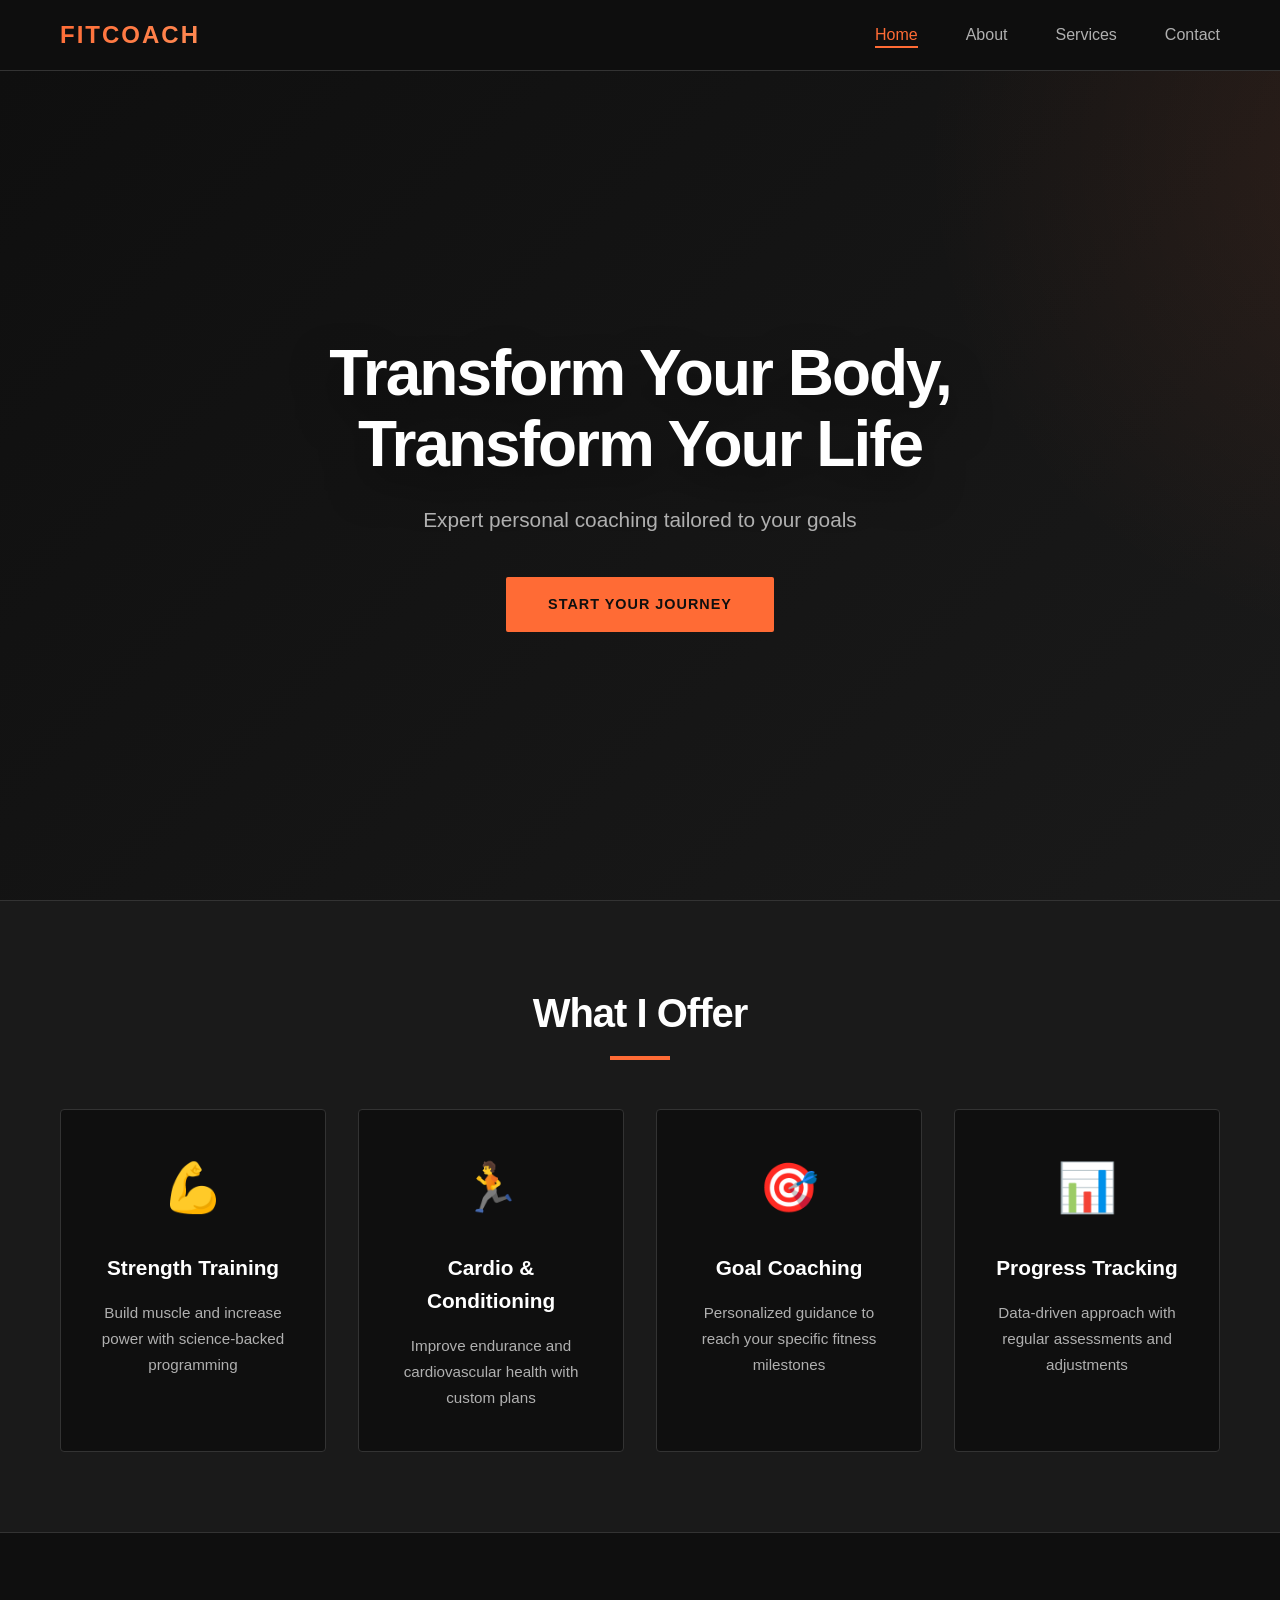
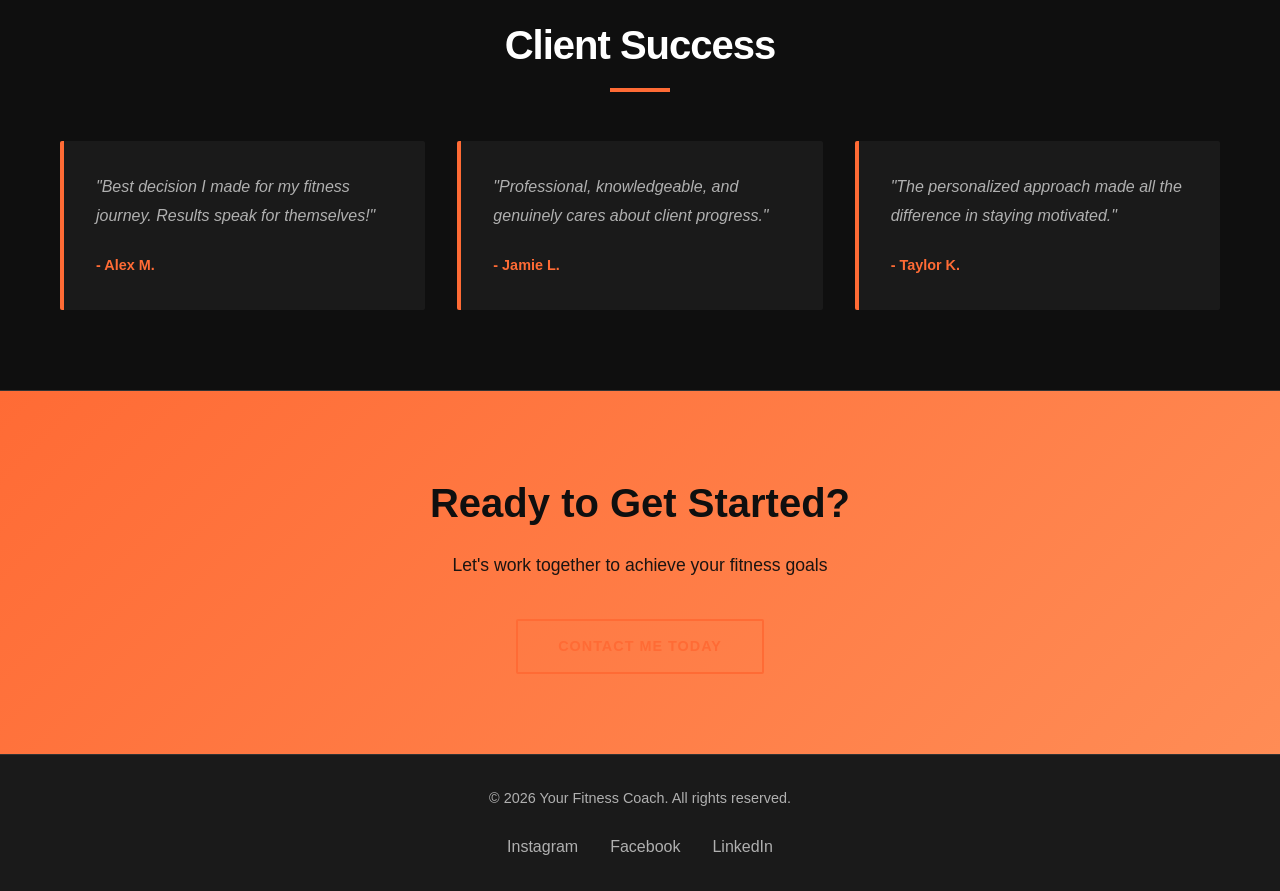
==== index.html @ 295337ff "initial commits for preview" ====
<!DOCTYPE html>
<html lang="en">
<head>
    <meta charset="UTF-8">
    <meta name="viewport" content="width=device-width, initial-scale=1.0">
    <title>Your Fitness Coach - Personal Training & Coaching</title>
    <link rel="stylesheet" href="css/style.css">
</head>
<body>
    <!-- Navigation -->
    <nav class="navbar">
        <div class="container">
            <div class="nav-wrapper">
                <div class="logo">FITCOACH</div>
                <ul class="nav-links">
                    <li><a href="index.html" class="active">Home</a></li>
                    <li><a href="about.html">About</a></li>
                    <li><a href="services.html">Services</a></li>
                    <li><a href="contact.html">Contact</a></li>
                </ul>
                <div class="hamburger">
                    <span></span>
                    <span></span>
                    <span></span>
                </div>
            </div>
        </div>
    </nav>

    <!-- Hero Section -->
    <section class="hero">
        <div class="hero-content">
            <h1 class="hero-title">Transform Your Body,<br>Transform Your Life</h1>
            <p class="hero-subtitle">Expert personal coaching tailored to your goals</p>
            <a href="contact.html" class="cta-button">Start Your Journey</a>
        </div>
        <div class="hero-accent"></div>
    </section>

    <!-- Services Preview -->
    <section class="services-preview">
        <div class="container">
            <h2 class="section-title">What I Offer</h2>
            <div class="services-grid">
                <div class="service-card">
                    <div class="service-icon">💪</div>
                    <h3>Strength Training</h3>
                    <p>Build muscle and increase power with science-backed programming</p>
                </div>
                <div class="service-card">
                    <div class="service-icon">🏃</div>
                    <h3>Cardio & Conditioning</h3>
                    <p>Improve endurance and cardiovascular health with custom plans</p>
                </div>
                <div class="service-card">
                    <div class="service-icon">🎯</div>
                    <h3>Goal Coaching</h3>
                    <p>Personalized guidance to reach your specific fitness milestones</p>
                </div>
                <div class="service-card">
                    <div class="service-icon">📊</div>
                    <h3>Progress Tracking</h3>
                    <p>Data-driven approach with regular assessments and adjustments</p>
                </div>
            </div>
        </div>
    </section>

    <!-- Testimonials Preview -->
    <section class="testimonials">
        <div class="container">
            <h2 class="section-title">Client Success</h2>
            <div class="testimonial-grid">
                <div class="testimonial-card">
                    <p class="testimonial-text">"Best decision I made for my fitness journey. Results speak for themselves!"</p>
                    <p class="testimonial-author">- Alex M.</p>
                </div>
                <div class="testimonial-card">
                    <p class="testimonial-text">"Professional, knowledgeable, and genuinely cares about client progress."</p>
                    <p class="testimonial-author">- Jamie L.</p>
                </div>
                <div class="testimonial-card">
                    <p class="testimonial-text">"The personalized approach made all the difference in staying motivated."</p>
                    <p class="testimonial-author">- Taylor K.</p>
                </div>
            </div>
        </div>
    </section>

    <!-- CTA Section -->
    <section class="cta-section">
        <div class="container">
            <h2>Ready to Get Started?</h2>
            <p>Let's work together to achieve your fitness goals</p>
            <a href="contact.html" class="cta-button cta-button-alt">Contact Me Today</a>
        </div>
    </section>

    <!-- Footer -->
    <footer class="footer">
        <div class="container">
            <p>&copy; 2026 Your Fitness Coach. All rights reserved.</p>
            <div class="social-links">
                <a href="#">Instagram</a>
                <a href="#">Facebook</a>
                <a href="#">LinkedIn</a>
            </div>
        </div>
    </footer>

    <script src="js/main.js"></script>
</body>
</html>
---- css/style.css ----
/* ============================================
   Fitness Coach Website - Main Stylesheet
   ============================================ */

:root {
    --primary-bg: #0f0f0f;
    --secondary-bg: #1a1a1a;
    --accent-color: #ff6b35;
    --accent-light: #ff8c55;
    --text-primary: #ffffff;
    --text-secondary: #b0b0b0;
    --border-color: #333333;
}

* {
    margin: 0;
    padding: 0;
    box-sizing: border-box;
}

html {
    scroll-behavior: smooth;
}

body {
    font-family: 'Segoe UI', Tahoma, Geneva, Verdana, sans-serif;
    background-color: var(--primary-bg);
    color: var(--text-primary);
    line-height: 1.6;
    overflow-x: hidden;
}

.container {
    max-width: 1200px;
    margin: 0 auto;
    padding: 0 20px;
}

/* ============================================
   Navigation
   ============================================ */
.navbar {
    position: fixed;
    top: 0;
    width: 100%;
    background-color: rgba(15, 15, 15, 0.95);
    backdrop-filter: blur(10px);
    z-index: 1000;
    border-bottom: 1px solid var(--border-color);
}

.nav-wrapper {
    display: flex;
    justify-content: space-between;
    align-items: center;
    padding: 1rem 0;
    height: 70px;
}

.logo {
    font-size: 1.5rem;
    font-weight: 900;
    letter-spacing: 2px;
    background: linear-gradient(135deg, var(--accent-color), var(--accent-light));
    -webkit-background-clip: text;
    -webkit-text-fill-color: transparent;
    background-clip: text;
}

.nav-links {
    display: flex;
    list-style: none;
    gap: 3rem;
}

.nav-links a {
    color: var(--text-secondary);
    text-decoration: none;
    font-weight: 500;
    transition: color 0.3s ease, text-shadow 0.3s ease;
    position: relative;
}

.nav-links a:hover,
.nav-links a.active {
    color: var(--accent-color);
}

.nav-links a::after {
    content: '';
    position: absolute;
    bottom: -5px;
    left: 0;
    width: 0;
    height: 2px;
    background-color: var(--accent-color);
    transition: width 0.3s ease;
}

.nav-links a:hover::after,
.nav-links a.active::after {
    width: 100%;
}

.hamburger {
    display: none;
    flex-direction: column;
    cursor: pointer;
    gap: 5px;
}

.hamburger span {
    width: 25px;
    height: 3px;
    background-color: var(--accent-color);
    transition: 0.3s ease;
}

/* ============================================
   Hero Section
   ============================================ */
.hero {
    margin-top: 70px;
    min-height: calc(100vh - 70px);
    display: flex;
    align-items: center;
    justify-content: center;
    position: relative;
    overflow: hidden;
    background: linear-gradient(135deg, var(--primary-bg) 0%, var(--secondary-bg) 100%);
}

.hero::before {
    content: '';
    position: absolute;
    top: -50%;
    right: -50%;
    width: 1000px;
    height: 1000px;
    background: radial-gradient(circle, rgba(255, 107, 53, 0.1) 0%, transparent 70%);
    border-radius: 50%;
    animation: float 20s ease-in-out infinite;
}

@keyframes float {
    0%, 100% { transform: translate(0, 0); }
    50% { transform: translate(30px, -30px); }
}

.hero-content {
    position: relative;
    z-index: 2;
    text-align: center;
    animation: slideUp 0.8s ease-out;
}

@keyframes slideUp {
    from {
        opacity: 0;
        transform: translateY(50px);
    }
    to {
        opacity: 1;
        transform: translateY(0);
    }
}

.hero-title {
    font-size: 4rem;
    font-weight: 900;
    line-height: 1.1;
    margin-bottom: 1.5rem;
    letter-spacing: -2px;
    text-shadow: 0 20px 40px rgba(0, 0, 0, 0.5);
}

.hero-subtitle {
    font-size: 1.3rem;
    color: var(--text-secondary);
    margin-bottom: 2.5rem;
    font-weight: 300;
}

.cta-button {
    display: inline-block;
    padding: 14px 40px;
    background-color: var(--accent-color);
    color: var(--primary-bg);
    text-decoration: none;
    border-radius: 2px;
    font-weight: 700;
    letter-spacing: 1px;
    transition: all 0.3s ease;
    border: 2px solid var(--accent-color);
    cursor: pointer;
    text-transform: uppercase;
    font-size: 0.9rem;
}

.cta-button:hover {
    background-color: transparent;
    color: var(--accent-color);
    transform: translateY(-3px);
    box-shadow: 0 10px 30px rgba(255, 107, 53, 0.3);
}

.cta-button-alt {
    background-color: transparent;
    color: var(--accent-color);
}

.cta-button-alt:hover {
    background-color: var(--accent-color);
    color: var(--primary-bg);
}

/* ============================================
   Sections
   ============================================ */
section {
    padding: 5rem 0;
}

.section-title {
    font-size: 2.5rem;
    font-weight: 900;
    margin-bottom: 4rem;
    text-align: center;
    letter-spacing: -1px;
    position: relative;
}

.section-title::after {
    content: '';
    position: absolute;
    bottom: -15px;
    left: 50%;
    transform: translateX(-50%);
    width: 60px;
    height: 4px;
    background-color: var(--accent-color);
}

/* Services Section */
.services-preview {
    background-color: var(--secondary-bg);
    border-top: 1px solid var(--border-color);
    border-bottom: 1px solid var(--border-color);
}

.services-grid {
    display: grid;
    grid-template-columns: repeat(auto-fit, minmax(250px, 1fr));
    gap: 2rem;
}

.service-card {
    background-color: var(--primary-bg);
    padding: 2.5rem;
    border: 1px solid var(--border-color);
    text-align: center;
    transition: all 0.3s ease;
    border-radius: 4px;
    animation: fadeInUp 0.6s ease-out;
}

@keyframes fadeInUp {
    from {
        opacity: 0;
        transform: translateY(30px);
    }
    to {
        opacity: 1;
        transform: translateY(0);
    }
}

.service-card:hover {
    border-color: var(--accent-color);
    transform: translateY(-10px);
    box-shadow: 0 20px 40px rgba(255, 107, 53, 0.15);
}

.service-icon {
    font-size: 3rem;
    margin-bottom: 1.5rem;
    display: block;
}

.service-card h3 {
    font-size: 1.3rem;
    margin-bottom: 1rem;
    font-weight: 700;
}

.service-card p {
    color: var(--text-secondary);
    font-size: 0.95rem;
    line-height: 1.7;
}

/* Testimonials Section */
.testimonials {
    background-color: var(--primary-bg);
}

.testimonial-grid {
    display: grid;
    grid-template-columns: repeat(auto-fit, minmax(300px, 1fr));
    gap: 2rem;
}

.testimonial-card {
    background-color: var(--secondary-bg);
    padding: 2rem;
    border-left: 4px solid var(--accent-color);
    border-radius: 2px;
    transition: all 0.3s ease;
}

.testimonial-card:hover {
    transform: translateX(10px);
    box-shadow: 0 10px 30px rgba(255, 107, 53, 0.1);
}

.testimonial-text {
    font-size: 1rem;
    margin-bottom: 1.5rem;
    font-style: italic;
    color: var(--text-secondary);
    line-height: 1.8;
}

.testimonial-author {
    font-weight: 700;
    color: var(--accent-color);
    font-size: 0.9rem;
}

/* CTA Section */
.cta-section {
    background: linear-gradient(135deg, var(--accent-color) 0%, var(--accent-light) 100%);
    color: var(--primary-bg);
    text-align: center;
    border-top: 1px solid var(--border-color);
}

.cta-section h2 {
    font-size: 2.5rem;
    margin-bottom: 1rem;
    font-weight: 900;
}

.cta-section p {
    font-size: 1.1rem;
    margin-bottom: 2.5rem;
    opacity: 0.95;
}

/* Footer */
.footer {
    background-color: var(--secondary-bg);
    border-top: 1px solid var(--border-color);
    padding: 2rem 0;
    text-align: center;
}

.footer p {
    color: var(--text-secondary);
    margin-bottom: 1.5rem;
    font-size: 0.9rem;
}

.social-links {
    display: flex;
    justify-content: center;
    gap: 2rem;
}

.social-links a {
    color: var(--text-secondary);
    text-decoration: none;
    transition: color 0.3s ease;
}

.social-links a:hover {
    color: var(--accent-color);
}

/* ============================================
   Responsive Design
   ============================================ */
@media (max-width: 768px) {
    .nav-links {
        display: none;
    }

    .hamburger {
        display: flex;
    }

    .hero-title {
        font-size: 2.5rem;
    }

    .hero-subtitle {
        font-size: 1rem;
    }

    .section-title {
        font-size: 1.8rem;
    }

    section {
        padding: 3rem 0;
    }

    .services-grid,
    .testimonial-grid {
        grid-template-columns: 1fr;
    }
}

@media (max-width: 480px) {
    .nav-links {
        display: none;
    }

    .hero-title {
        font-size: 1.8rem;
    }

    .cta-button {
        padding: 12px 30px;
        font-size: 0.85rem;
    }

    .section-title {
        font-size: 1.5rem;
        margin-bottom: 2.5rem;
    }
}
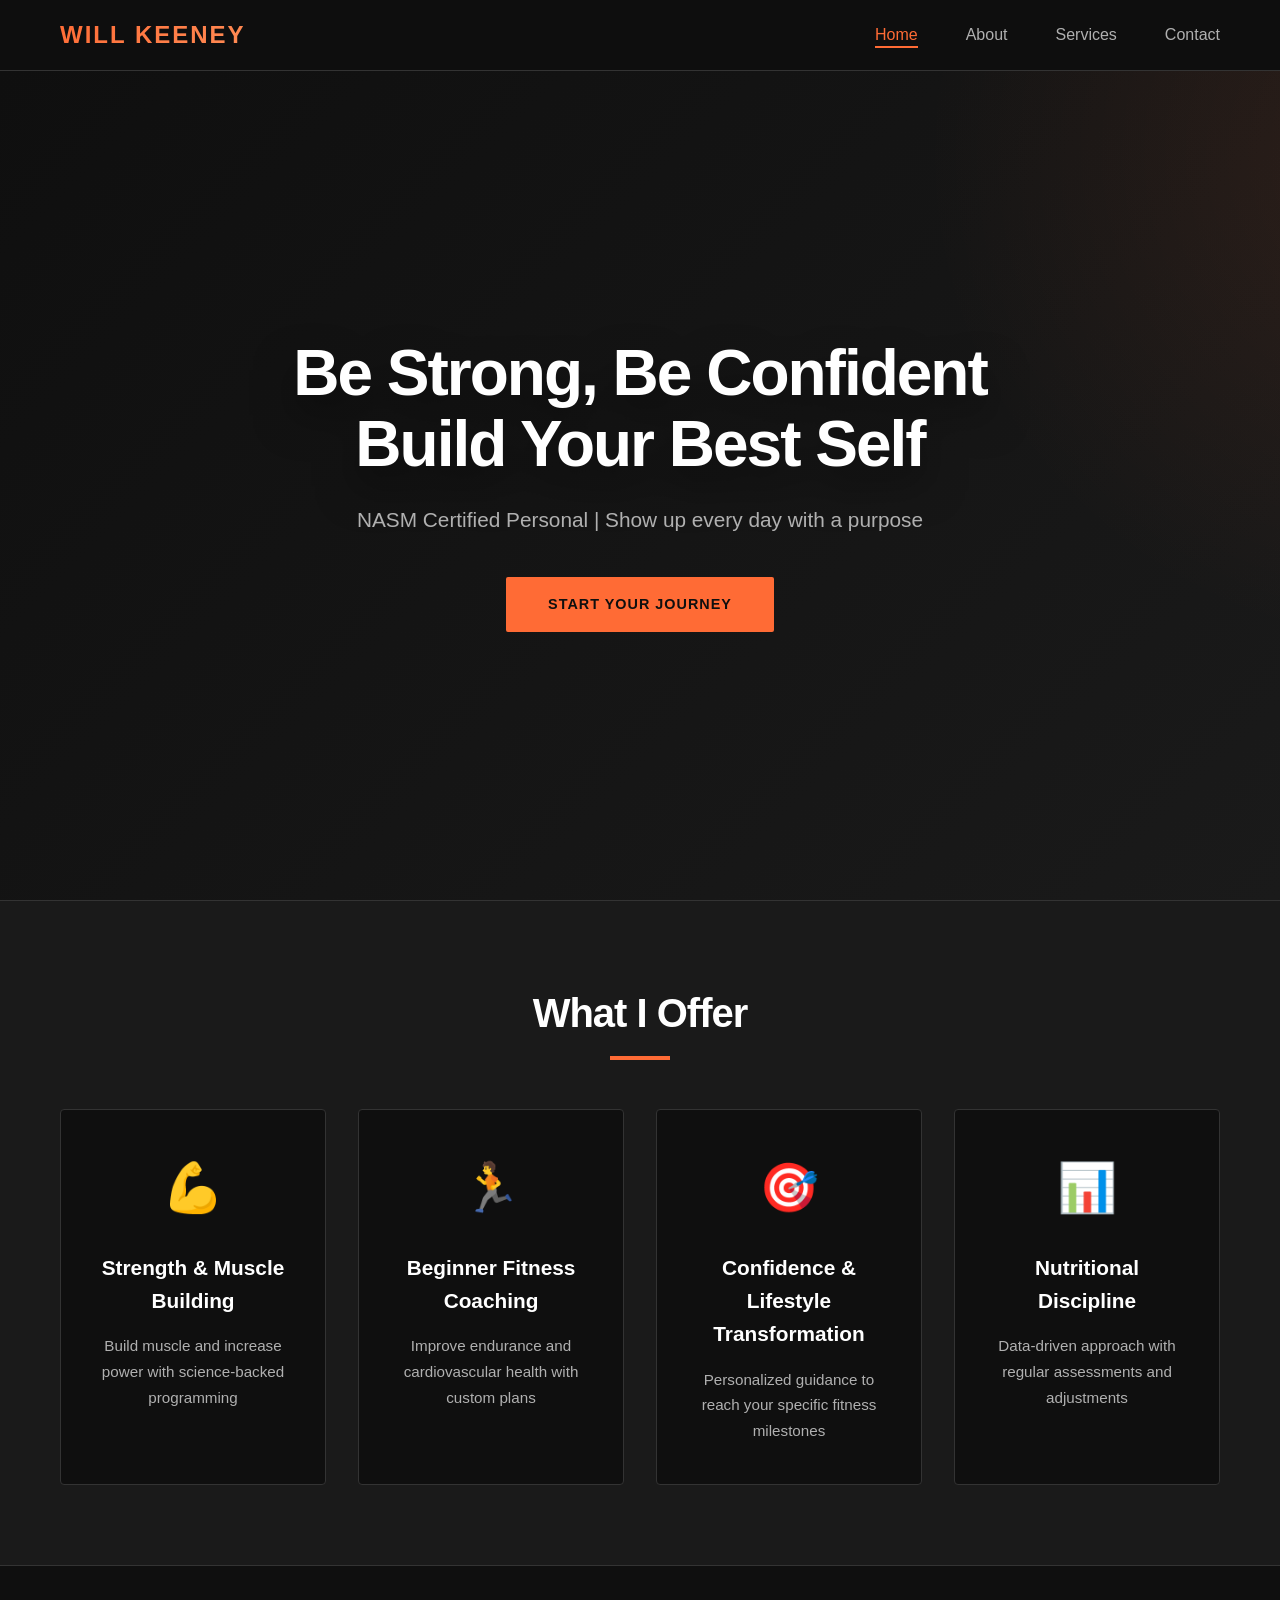
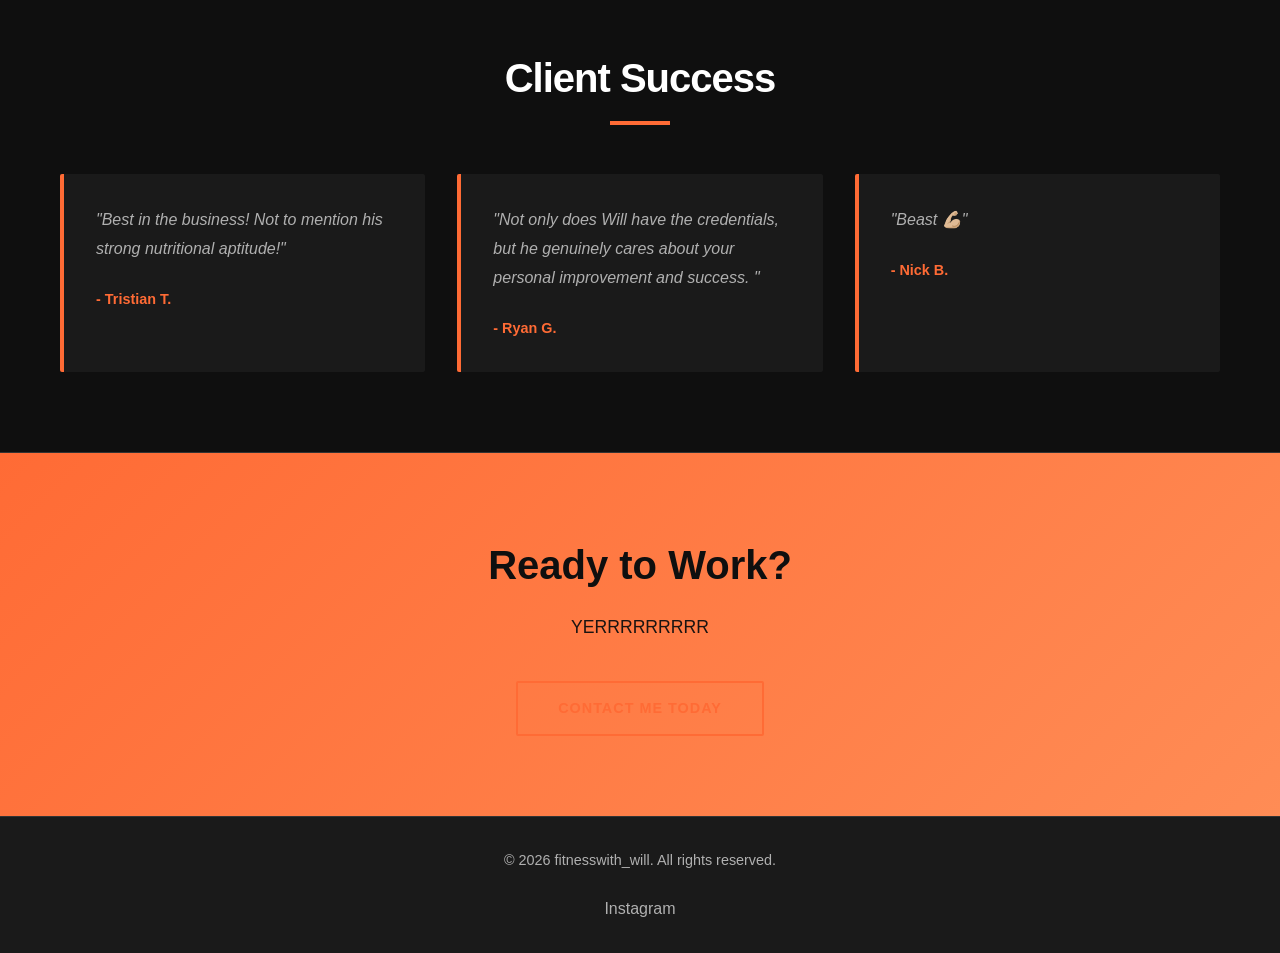
==== commit 74864fa8: "Updating for personalization with Will" ====
--- a/index.html
+++ b/index.html
@@ -3,7 +3,7 @@
 <head>
     <meta charset="UTF-8">
     <meta name="viewport" content="width=device-width, initial-scale=1.0">
-    <title>Your Fitness Coach - Personal Training & Coaching</title>
+    <title>Fitness with Will | Ocean City's Premier Trainer</title>
     <link rel="stylesheet" href="css/style.css">
 </head>
 <body>
@@ -11,7 +11,7 @@
     <nav class="navbar">
         <div class="container">
             <div class="nav-wrapper">
-                <div class="logo">FITCOACH</div>
+                <div class="logo">WILL KEENEY</div>
                 <ul class="nav-links">
                     <li><a href="index.html" class="active">Home</a></li>
                     <li><a href="about.html">About</a></li>
@@ -30,8 +30,8 @@
     <!-- Hero Section -->
     <section class="hero">
         <div class="hero-content">
-            <h1 class="hero-title">Transform Your Body,<br>Transform Your Life</h1>
-            <p class="hero-subtitle">Expert personal coaching tailored to your goals</p>
+            <h1 class="hero-title">Be Strong, Be Confident<br>Build Your Best Self</h1>
+            <p class="hero-subtitle">NASM Certified Personal | Show up every day with a purpose </p>
             <a href="contact.html" class="cta-button">Start Your Journey</a>
         </div>
         <div class="hero-accent"></div>
@@ -44,22 +44,22 @@
             <div class="services-grid">
                 <div class="service-card">
                     <div class="service-icon">💪</div>
-                    <h3>Strength Training</h3>
+                    <h3>Strength & Muscle Building</h3>
                     <p>Build muscle and increase power with science-backed programming</p>
                 </div>
                 <div class="service-card">
                     <div class="service-icon">🏃</div>
-                    <h3>Cardio & Conditioning</h3>
+                    <h3>Beginner Fitness Coaching</h3>
                     <p>Improve endurance and cardiovascular health with custom plans</p>
                 </div>
                 <div class="service-card">
                     <div class="service-icon">🎯</div>
-                    <h3>Goal Coaching</h3>
+                    <h3>Confidence & Lifestyle Transformation</h3>
                     <p>Personalized guidance to reach your specific fitness milestones</p>
                 </div>
                 <div class="service-card">
                     <div class="service-icon">📊</div>
-                    <h3>Progress Tracking</h3>
+                    <h3>Nutritional Discipline</h3>
                     <p>Data-driven approach with regular assessments and adjustments</p>
                 </div>
             </div>
@@ -72,16 +72,16 @@
             <h2 class="section-title">Client Success</h2>
             <div class="testimonial-grid">
                 <div class="testimonial-card">
-                    <p class="testimonial-text">"Best decision I made for my fitness journey. Results speak for themselves!"</p>
-                    <p class="testimonial-author">- Alex M.</p>
+                    <p class="testimonial-text">"Best in the business! Not to mention his strong nutritional aptitude!"</p>
+                    <p class="testimonial-author">- Tristian T.</p>
                 </div>
                 <div class="testimonial-card">
-                    <p class="testimonial-text">"Professional, knowledgeable, and genuinely cares about client progress."</p>
-                    <p class="testimonial-author">- Jamie L.</p>
+                    <p class="testimonial-text">"Not only does Will have the credentials, but he genuinely cares about your personal improvement and success. "</p>
+                    <p class="testimonial-author">- Ryan G.</p>
                 </div>
                 <div class="testimonial-card">
-                    <p class="testimonial-text">"The personalized approach made all the difference in staying motivated."</p>
-                    <p class="testimonial-author">- Taylor K.</p>
+                    <p class="testimonial-text">"Beast 💪🏼"</p>
+                    <p class="testimonial-author">- Nick B.</p>
                 </div>
             </div>
         </div>
@@ -90,8 +90,8 @@
     <!-- CTA Section -->
     <section class="cta-section">
         <div class="container">
-            <h2>Ready to Get Started?</h2>
-            <p>Let's work together to achieve your fitness goals</p>
+            <h2>Ready to Work?</h2>
+            <p>YERRRRRRRRR</p>
             <a href="contact.html" class="cta-button cta-button-alt">Contact Me Today</a>
         </div>
     </section>
@@ -99,11 +99,9 @@
     <!-- Footer -->
     <footer class="footer">
         <div class="container">
-            <p>&copy; 2026 Your Fitness Coach. All rights reserved.</p>
+            <p>&copy; 2026 fitnesswith_will. All rights reserved.</p>
             <div class="social-links">
-                <a href="#">Instagram</a>
-                <a href="#">Facebook</a>
-                <a href="#">LinkedIn</a>
+                <a href="https://www.instagram.com/fitnesswith_will/">Instagram</a>
             </div>
         </div>
     </footer>
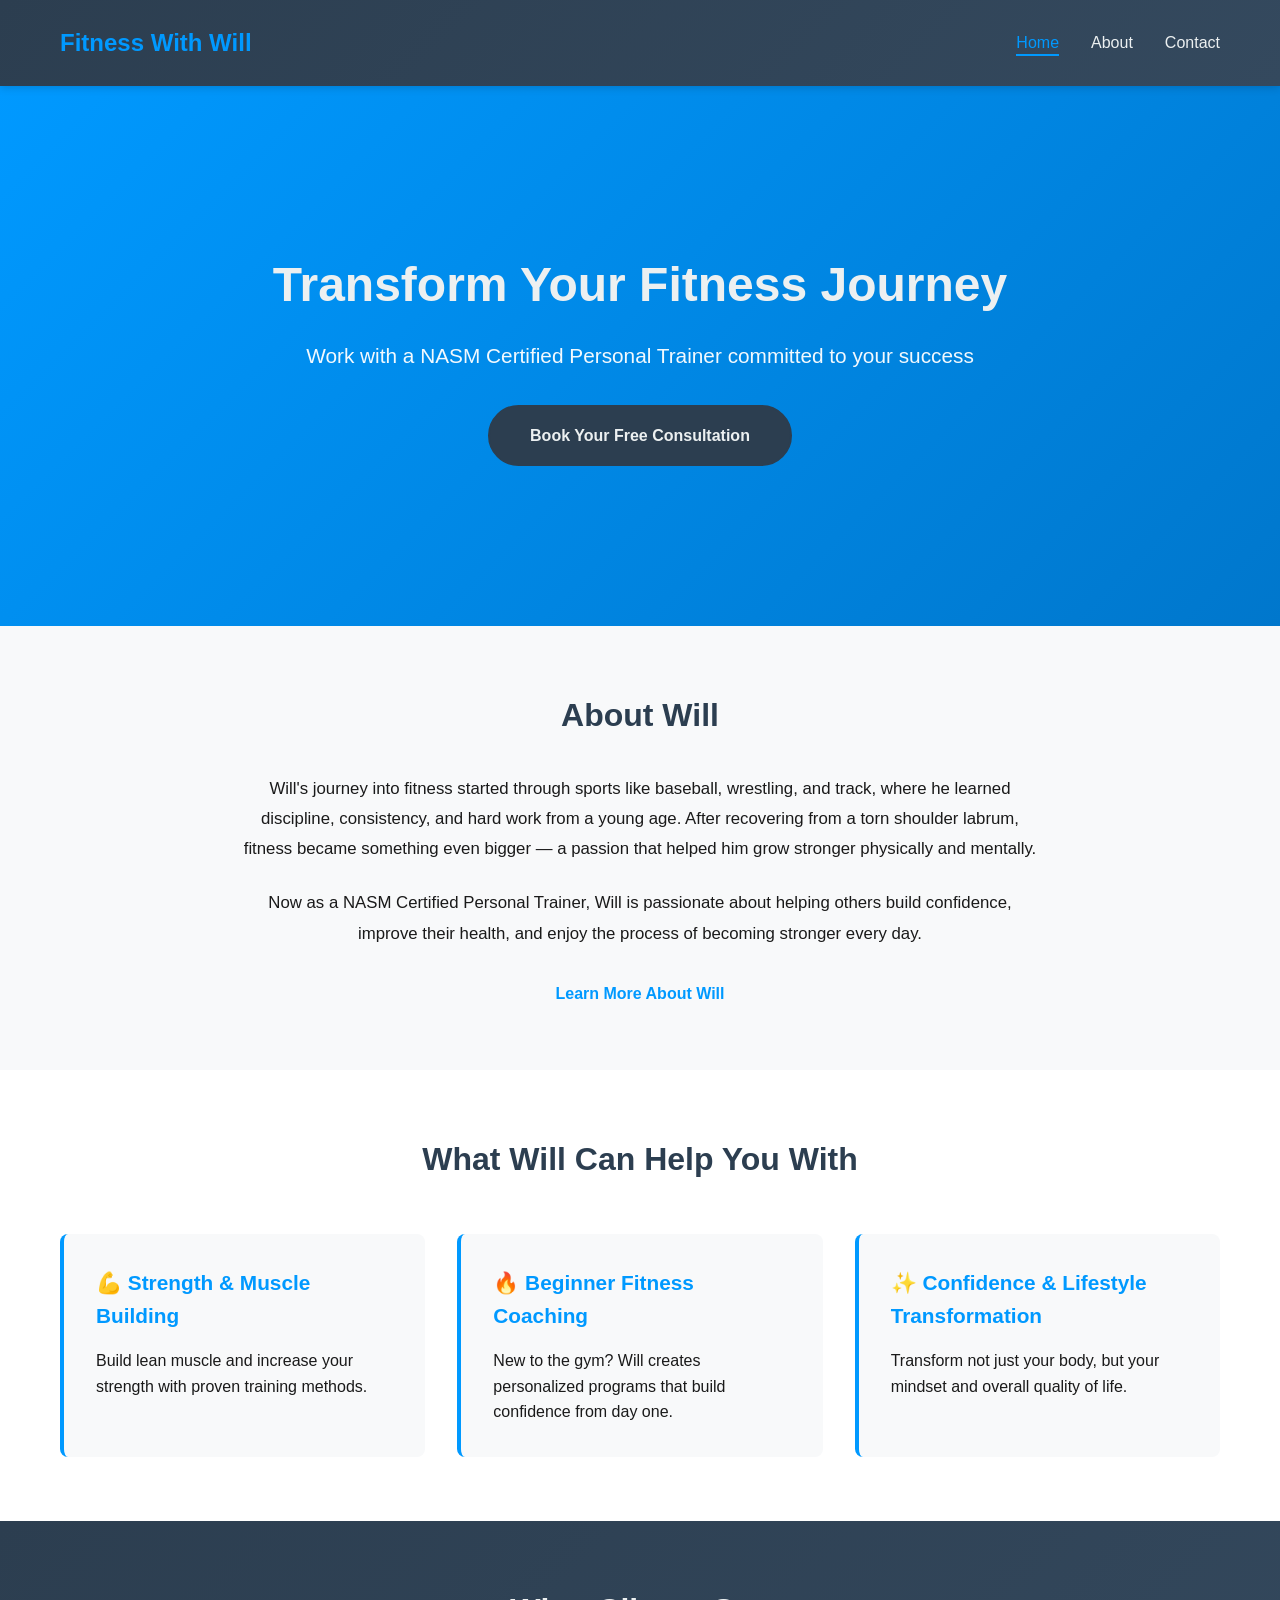
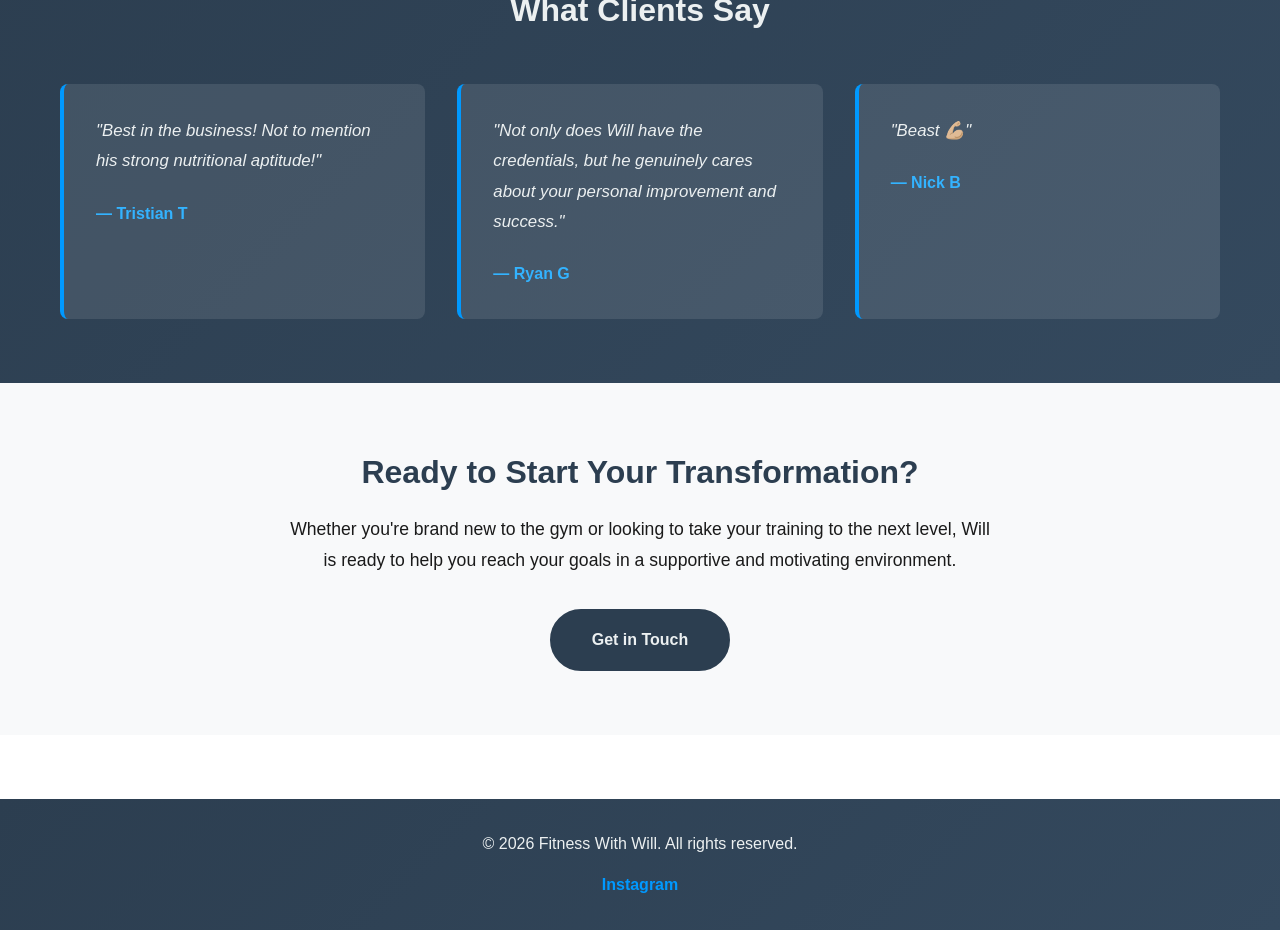
==== commit 4a34ff0d: "updating with theme and will's story" ====
--- a/index.html
+++ b/index.html
@@ -3,85 +3,81 @@
 <head>
     <meta charset="UTF-8">
     <meta name="viewport" content="width=device-width, initial-scale=1.0">
-    <title>Fitness with Will | Ocean City's Premier Trainer</title>
+    <title>Fitness With Will | Personal Training in North Ocean City, MD</title>
+    <link rel="icon" type="image/jpeg" href="assets/images/headshot.JPEG">
     <link rel="stylesheet" href="css/style.css">
 </head>
 <body>
     <!-- Navigation -->
     <nav class="navbar">
         <div class="container">
-            <div class="nav-wrapper">
-                <div class="logo">WILL KEENEY</div>
-                <ul class="nav-links">
-                    <li><a href="index.html" class="active">Home</a></li>
-                    <li><a href="about.html">About</a></li>
-                    <li><a href="services.html">Services</a></li>
-                    <li><a href="contact.html">Contact</a></li>
-                </ul>
-                <div class="hamburger">
-                    <span></span>
-                    <span></span>
-                    <span></span>
-                </div>
+            <div class="logo">
+                <h1>Fitness With Will</h1>
             </div>
+            <ul class="nav-links">
+                <li><a href="#home" class="active">Home</a></li>
+                <li><a href="about.html">About</a></li>
+                <li><a href="contact.html">Contact</a></li>
+            </ul>
         </div>
     </nav>
 
     <!-- Hero Section -->
-    <section class="hero">
+    <section id="home" class="hero">
         <div class="hero-content">
-            <h1 class="hero-title">Be Strong, Be Confident<br>Build Your Best Self</h1>
-            <p class="hero-subtitle">NASM Certified Personal | Show up every day with a purpose </p>
-            <a href="contact.html" class="cta-button">Start Your Journey</a>
+            <h2>Transform Your Fitness Journey</h2>
+            <p>Work with a NASM Certified Personal Trainer committed to your success</p>
+            <a href="contact.html" class="cta-button">Book Your Free Consultation</a>
         </div>
-        <div class="hero-accent"></div>
     </section>
 
-    <!-- Services Preview -->
-    <section class="services-preview">
+    <!-- About Preview -->
+    <section class="about-preview">
         <div class="container">
-            <h2 class="section-title">What I Offer</h2>
-            <div class="services-grid">
-                <div class="service-card">
-                    <div class="service-icon">💪</div>
-                    <h3>Strength & Muscle Building</h3>
-                    <p>Build muscle and increase power with science-backed programming</p>
+            <h2>About Will</h2>
+            <p>Will's journey into fitness started through sports like baseball, wrestling, and track, where he learned discipline, consistency, and hard work from a young age. After recovering from a torn shoulder labrum, fitness became something even bigger — a passion that helped him grow stronger physically and mentally.</p>
+            <p>Now as a NASM Certified Personal Trainer, Will is passionate about helping others build confidence, improve their health, and enjoy the process of becoming stronger every day.</p>
+            <a href="about.html" class="learn-more">Learn More About Will</a>
+        </div>
+    </section>
+
+    <!-- Specialties -->
+    <section class="specialties">
+        <div class="container">
+            <h2>What Will Can Help You With</h2>
+            <div class="specialty-grid">
+                <div class="specialty-card">
+                    <h3>💪 Strength & Muscle Building</h3>
+                    <p>Build lean muscle and increase your strength with proven training methods.</p>
                 </div>
-                <div class="service-card">
-                    <div class="service-icon">🏃</div>
-                    <h3>Beginner Fitness Coaching</h3>
-                    <p>Improve endurance and cardiovascular health with custom plans</p>
+                <div class="specialty-card">
+                    <h3>🔥 Beginner Fitness Coaching</h3>
+                    <p>New to the gym? Will creates personalized programs that build confidence from day one.</p>
                 </div>
-                <div class="service-card">
-                    <div class="service-icon">🎯</div>
-                    <h3>Confidence & Lifestyle Transformation</h3>
-                    <p>Personalized guidance to reach your specific fitness milestones</p>
-                </div>
-                <div class="service-card">
-                    <div class="service-icon">📊</div>
-                    <h3>Nutritional Discipline</h3>
-                    <p>Data-driven approach with regular assessments and adjustments</p>
+                <div class="specialty-card">
+                    <h3>✨ Confidence & Lifestyle Transformation</h3>
+                    <p>Transform not just your body, but your mindset and overall quality of life.</p>
                 </div>
             </div>
         </div>
     </section>
 
-    <!-- Testimonials Preview -->
+    <!-- Testimonials -->
     <section class="testimonials">
         <div class="container">
-            <h2 class="section-title">Client Success</h2>
+            <h2>What Clients Say</h2>
             <div class="testimonial-grid">
                 <div class="testimonial-card">
-                    <p class="testimonial-text">"Best in the business! Not to mention his strong nutritional aptitude!"</p>
-                    <p class="testimonial-author">- Tristian T.</p>
+                    <p>"Best in the business! Not to mention his strong nutritional aptitude!"</p>
+                    <span class="testimonial-author">— Tristian T</span>
                 </div>
                 <div class="testimonial-card">
-                    <p class="testimonial-text">"Not only does Will have the credentials, but he genuinely cares about your personal improvement and success. "</p>
-                    <p class="testimonial-author">- Ryan G.</p>
+                    <p>"Not only does Will have the credentials, but he genuinely cares about your personal improvement and success."</p>
+                    <span class="testimonial-author">— Ryan G</span>
                 </div>
                 <div class="testimonial-card">
-                    <p class="testimonial-text">"Beast 💪🏼"</p>
-                    <p class="testimonial-author">- Nick B.</p>
+                    <p>"Beast 💪🏼"</p>
+                    <span class="testimonial-author">— Nick B</span>
                 </div>
             </div>
         </div>
@@ -90,18 +86,18 @@
     <!-- CTA Section -->
     <section class="cta-section">
         <div class="container">
-            <h2>Ready to Work?</h2>
-            <p>YERRRRRRRRR</p>
-            <a href="contact.html" class="cta-button cta-button-alt">Contact Me Today</a>
+            <h2>Ready to Start Your Transformation?</h2>
+            <p>Whether you're brand new to the gym or looking to take your training to the next level, Will is ready to help you reach your goals in a supportive and motivating environment.</p>
+            <a href="contact.html" class="cta-button">Get in Touch</a>
         </div>
     </section>
 
     <!-- Footer -->
     <footer class="footer">
         <div class="container">
-            <p>&copy; 2026 fitnesswith_will. All rights reserved.</p>
+            <p>&copy; 2026 Fitness With Will. All rights reserved.</p>
             <div class="social-links">
-                <a href="https://www.instagram.com/fitnesswith_will/">Instagram</a>
+                <a href="https://www.instagram.com/fitnesswith_will/" target="_blank">Instagram</a>
             </div>
         </div>
     </footer>
--- a/css/style.css
+++ b/css/style.css
@@ -1,16 +1,27 @@
-/* ============================================
-   Fitness Coach Website - Main Stylesheet
-   ============================================ */
+/* ========================================
+   Fitness With Will - Main Stylesheet
+   Color Scheme: Electric Blue (#0099ff) + Gunmetal
+   ======================================== */
 
 :root {
-    --primary-bg: #0f0f0f;
-    --secondary-bg: #1a1a1a;
-    --accent-color: #ff6b35;
-    --accent-light: #ff8c55;
-    --text-primary: #ffffff;
-    --text-secondary: #b0b0b0;
-    --border-color: #333333;
-}
+    --primary: #0099ff;
+    --primary-dark: #0077cc;
+    --primary-light: #33b3ff;
+    --gunmetal: #2c3e50;
+    --gunmetal-light: #34495e;
+    --gunmetal-lighter: #95a5a6;
+    --text-dark: #1a1a1a;
+    --text-light: #ecf0f1;
+    --bg-light: #f8f9fa;
+    --bg-dark: #1a1a1a;
+    --border-color: #ddd;
+    --success: #27ae60;
+    --error: #e74c3c;
+}
+
+/* ========================================
+   Reset & Base Styles
+   ======================================== */
 
 * {
     margin: 0;
@@ -23,11 +34,10 @@
 }
 
 body {
-    font-family: 'Segoe UI', Tahoma, Geneva, Verdana, sans-serif;
-    background-color: var(--primary-bg);
-    color: var(--text-primary);
+    font-family: -apple-system, BlinkMacSystemFont, 'Segoe UI', Roboto, 'Helvetica Neue', Arial, sans-serif;
     line-height: 1.6;
-    overflow-x: hidden;
+    color: var(--text-dark);
+    background-color: #fff;
 }
 
 .container {
@@ -36,407 +46,656 @@
     padding: 0 20px;
 }
 
-/* ============================================
+a {
+    color: var(--primary);
+    text-decoration: none;
+    transition: color 0.3s ease;
+}
+
+a:hover {
+    color: var(--primary-dark);
+}
+
+h1, h2, h3, h4, h5, h6 {
+    color: var(--gunmetal);
+    margin-bottom: 1rem;
+}
+
+h1 {
+    font-size: 2.5rem;
+}
+
+h2 {
+    font-size: 2rem;
+}
+
+h3 {
+    font-size: 1.5rem;
+}
+
+/* ========================================
    Navigation
-   ============================================ */
+   ======================================== */
+
 .navbar {
-    position: fixed;
+    background: linear-gradient(135deg, var(--gunmetal) 0%, var(--gunmetal-light) 100%);
+    color: var(--text-light);
+    padding: 1.5rem 0;
+    position: sticky;
     top: 0;
-    width: 100%;
-    background-color: rgba(15, 15, 15, 0.95);
-    backdrop-filter: blur(10px);
-    z-index: 1000;
-    border-bottom: 1px solid var(--border-color);
-}
-
-.nav-wrapper {
+    z-index: 100;
+    box-shadow: 0 2px 8px rgba(0, 0, 0, 0.15);
+}
+
+.navbar .container {
     display: flex;
     justify-content: space-between;
     align-items: center;
-    padding: 1rem 0;
-    height: 70px;
-}
-
-.logo {
+}
+
+.navbar .logo h1 {
     font-size: 1.5rem;
-    font-weight: 900;
-    letter-spacing: 2px;
-    background: linear-gradient(135deg, var(--accent-color), var(--accent-light));
-    -webkit-background-clip: text;
-    -webkit-text-fill-color: transparent;
-    background-clip: text;
+    color: var(--primary);
+    margin: 0;
 }
 
 .nav-links {
     display: flex;
     list-style: none;
-    gap: 3rem;
+    gap: 2rem;
 }
 
 .nav-links a {
-    color: var(--text-secondary);
-    text-decoration: none;
+    color: var(--text-light);
     font-weight: 500;
-    transition: color 0.3s ease, text-shadow 0.3s ease;
+    transition: color 0.3s ease;
     position: relative;
 }
 
 .nav-links a:hover,
 .nav-links a.active {
-    color: var(--accent-color);
-}
-
-.nav-links a::after {
+    color: var(--primary);
+}
+
+.nav-links a.active::after {
     content: '';
     position: absolute;
     bottom: -5px;
     left: 0;
-    width: 0;
+    right: 0;
     height: 2px;
-    background-color: var(--accent-color);
-    transition: width 0.3s ease;
-}
-
-.nav-links a:hover::after,
-.nav-links a.active::after {
-    width: 100%;
-}
-
-.hamburger {
-    display: none;
-    flex-direction: column;
-    cursor: pointer;
-    gap: 5px;
-}
-
-.hamburger span {
-    width: 25px;
-    height: 3px;
-    background-color: var(--accent-color);
-    transition: 0.3s ease;
-}
-
-/* ============================================
+    background: var(--primary);
+}
+
+/* ========================================
    Hero Section
-   ============================================ */
+   ======================================== */
+
 .hero {
-    margin-top: 70px;
-    min-height: calc(100vh - 70px);
+    background: linear-gradient(135deg, var(--primary) 0%, var(--primary-dark) 100%);
+    color: var(--text-light);
+    padding: 8rem 2rem;
+    text-align: center;
+    min-height: 60vh;
     display: flex;
     align-items: center;
     justify-content: center;
-    position: relative;
-    overflow: hidden;
-    background: linear-gradient(135deg, var(--primary-bg) 0%, var(--secondary-bg) 100%);
-}
-
-.hero::before {
-    content: '';
-    position: absolute;
-    top: -50%;
-    right: -50%;
-    width: 1000px;
-    height: 1000px;
-    background: radial-gradient(circle, rgba(255, 107, 53, 0.1) 0%, transparent 70%);
-    border-radius: 50%;
-    animation: float 20s ease-in-out infinite;
-}
-
-@keyframes float {
-    0%, 100% { transform: translate(0, 0); }
-    50% { transform: translate(30px, -30px); }
-}
-
-.hero-content {
-    position: relative;
-    z-index: 2;
-    text-align: center;
-    animation: slideUp 0.8s ease-out;
-}
-
-@keyframes slideUp {
-    from {
-        opacity: 0;
-        transform: translateY(50px);
-    }
-    to {
-        opacity: 1;
-        transform: translateY(0);
-    }
-}
-
-.hero-title {
-    font-size: 4rem;
-    font-weight: 900;
-    line-height: 1.1;
-    margin-bottom: 1.5rem;
-    letter-spacing: -2px;
-    text-shadow: 0 20px 40px rgba(0, 0, 0, 0.5);
-}
-
-.hero-subtitle {
+}
+
+.hero-content h2 {
+    font-size: 3rem;
+    color: var(--text-light);
+    margin-bottom: 1rem;
+}
+
+.hero-content p {
     font-size: 1.3rem;
-    color: var(--text-secondary);
-    margin-bottom: 2.5rem;
-    font-weight: 300;
+    margin-bottom: 2rem;
+    color: rgba(255, 255, 255, 0.95);
 }
 
 .cta-button {
     display: inline-block;
-    padding: 14px 40px;
-    background-color: var(--accent-color);
-    color: var(--primary-bg);
-    text-decoration: none;
-    border-radius: 2px;
-    font-weight: 700;
-    letter-spacing: 1px;
+    background: var(--gunmetal);
+    color: var(--text-light);
+    padding: 1rem 2.5rem;
+    border-radius: 50px;
+    font-weight: 600;
     transition: all 0.3s ease;
-    border: 2px solid var(--accent-color);
-    cursor: pointer;
-    text-transform: uppercase;
-    font-size: 0.9rem;
+    border: 2px solid var(--gunmetal);
 }
 
 .cta-button:hover {
-    background-color: transparent;
-    color: var(--accent-color);
-    transform: translateY(-3px);
-    box-shadow: 0 10px 30px rgba(255, 107, 53, 0.3);
-}
-
-.cta-button-alt {
-    background-color: transparent;
-    color: var(--accent-color);
-}
-
-.cta-button-alt:hover {
-    background-color: var(--accent-color);
-    color: var(--primary-bg);
-}
-
-/* ============================================
-   Sections
-   ============================================ */
-section {
-    padding: 5rem 0;
-}
-
-.section-title {
-    font-size: 2.5rem;
-    font-weight: 900;
-    margin-bottom: 4rem;
-    text-align: center;
-    letter-spacing: -1px;
-    position: relative;
-}
-
-.section-title::after {
-    content: '';
-    position: absolute;
-    bottom: -15px;
-    left: 50%;
-    transform: translateX(-50%);
-    width: 60px;
-    height: 4px;
-    background-color: var(--accent-color);
-}
-
-/* Services Section */
-.services-preview {
-    background-color: var(--secondary-bg);
-    border-top: 1px solid var(--border-color);
-    border-bottom: 1px solid var(--border-color);
-}
-
-.services-grid {
-    display: grid;
-    grid-template-columns: repeat(auto-fit, minmax(250px, 1fr));
-    gap: 2rem;
-}
-
-.service-card {
-    background-color: var(--primary-bg);
-    padding: 2.5rem;
-    border: 1px solid var(--border-color);
-    text-align: center;
-    transition: all 0.3s ease;
-    border-radius: 4px;
-    animation: fadeInUp 0.6s ease-out;
-}
-
-@keyframes fadeInUp {
-    from {
-        opacity: 0;
-        transform: translateY(30px);
-    }
-    to {
-        opacity: 1;
-        transform: translateY(0);
-    }
-}
-
-.service-card:hover {
-    border-color: var(--accent-color);
-    transform: translateY(-10px);
-    box-shadow: 0 20px 40px rgba(255, 107, 53, 0.15);
-}
-
-.service-icon {
-    font-size: 3rem;
+    background: transparent;
+    border-color: var(--text-light);
+    color: var(--text-light);
+    transform: translateY(-2px);
+}
+
+/* ========================================
+   About Preview Section
+   ======================================== */
+
+.about-preview {
+    padding: 4rem 2rem;
+    background: var(--bg-light);
+}
+
+.about-preview h2 {
+    text-align: center;
+    margin-bottom: 2rem;
+}
+
+.about-preview p {
+    text-align: center;
     margin-bottom: 1.5rem;
+    font-size: 1.05rem;
+    line-height: 1.8;
+    max-width: 800px;
+    margin-left: auto;
+    margin-right: auto;
+}
+
+.learn-more {
     display: block;
-}
-
-.service-card h3 {
-    font-size: 1.3rem;
-    margin-bottom: 1rem;
-    font-weight: 700;
-}
-
-.service-card p {
-    color: var(--text-secondary);
-    font-size: 0.95rem;
-    line-height: 1.7;
-}
-
-/* Testimonials Section */
-.testimonials {
-    background-color: var(--primary-bg);
-}
-
-.testimonial-grid {
+    text-align: center;
+    margin-top: 2rem;
+    font-weight: 600;
+    color: var(--primary);
+}
+
+.learn-more:hover {
+    color: var(--primary-dark);
+    text-decoration: underline;
+}
+
+/* ========================================
+   Specialties Section
+   ======================================== */
+
+.specialties {
+    padding: 4rem 2rem;
+    background: #fff;
+}
+
+.specialties h2 {
+    text-align: center;
+    margin-bottom: 3rem;
+}
+
+.specialty-grid {
     display: grid;
     grid-template-columns: repeat(auto-fit, minmax(300px, 1fr));
     gap: 2rem;
 }
 
+.specialty-card {
+    background: var(--bg-light);
+    padding: 2rem;
+    border-radius: 8px;
+    border-left: 4px solid var(--primary);
+    transition: all 0.3s ease;
+}
+
+.specialty-card:hover {
+    transform: translateY(-5px);
+    box-shadow: 0 8px 20px rgba(0, 153, 255, 0.15);
+}
+
+.specialty-card h3 {
+    color: var(--primary);
+    margin-bottom: 1rem;
+    font-size: 1.3rem;
+}
+
+.specialty-card p {
+    color: var(--text-dark);
+    line-height: 1.6;
+}
+
+/* ========================================
+   Testimonials Section
+   ======================================== */
+
+.testimonials {
+    padding: 4rem 2rem;
+    background: linear-gradient(135deg, var(--gunmetal) 0%, var(--gunmetal-light) 100%);
+    color: var(--text-light);
+}
+
+.testimonials h2 {
+    text-align: center;
+    color: var(--text-light);
+    margin-bottom: 3rem;
+}
+
+.testimonial-grid {
+    display: grid;
+    grid-template-columns: repeat(auto-fit, minmax(280px, 1fr));
+    gap: 2rem;
+}
+
 .testimonial-card {
-    background-color: var(--secondary-bg);
+    background: rgba(255, 255, 255, 0.1);
     padding: 2rem;
-    border-left: 4px solid var(--accent-color);
-    border-radius: 2px;
+    border-radius: 8px;
+    border-left: 4px solid var(--primary);
     transition: all 0.3s ease;
 }
 
 .testimonial-card:hover {
-    transform: translateX(10px);
-    box-shadow: 0 10px 30px rgba(255, 107, 53, 0.1);
-}
-
-.testimonial-text {
-    font-size: 1rem;
+    background: rgba(255, 255, 255, 0.15);
+    transform: translateY(-5px);
+}
+
+.testimonial-card p {
+    font-size: 1.05rem;
     margin-bottom: 1.5rem;
     font-style: italic;
-    color: var(--text-secondary);
     line-height: 1.8;
 }
 
 .testimonial-author {
-    font-weight: 700;
-    color: var(--accent-color);
-    font-size: 0.9rem;
-}
-
-/* CTA Section */
+    display: block;
+    font-weight: 600;
+    color: var(--primary-light);
+}
+
+/* ========================================
+   CTA Section
+   ======================================== */
+
 .cta-section {
-    background: linear-gradient(135deg, var(--accent-color) 0%, var(--accent-light) 100%);
-    color: var(--primary-bg);
-    text-align: center;
-    border-top: 1px solid var(--border-color);
+    padding: 4rem 2rem;
+    background: var(--bg-light);
+    text-align: center;
 }
 
 .cta-section h2 {
-    font-size: 2.5rem;
     margin-bottom: 1rem;
-    font-weight: 900;
 }
 
 .cta-section p {
+    max-width: 700px;
+    margin: 0 auto 2rem;
     font-size: 1.1rem;
-    margin-bottom: 2.5rem;
-    opacity: 0.95;
-}
-
-/* Footer */
+    line-height: 1.8;
+}
+
+/* ========================================
+   About Full Page
+   ======================================== */
+
+.about-full {
+    padding: 4rem 2rem;
+}
+
+.about-full h1 {
+    text-align: center;
+    margin-bottom: 3rem;
+}
+
+.about-content {
+    display: grid;
+    grid-template-columns: 1fr 1fr;
+    gap: 3rem;
+    align-items: start;
+}
+
+.about-text h2 {
+    margin-top: 2rem;
+    margin-bottom: 1rem;
+    color: var(--primary);
+}
+
+.about-text p {
+    line-height: 1.8;
+    margin-bottom: 1rem;
+    color: var(--text-dark);
+}
+
+.credentials {
+    margin: 2rem 0;
+}
+
+.credential-badge {
+    background: linear-gradient(135deg, var(--primary) 0%, var(--primary-dark) 100%);
+    color: var(--text-light);
+    padding: 2rem;
+    border-radius: 8px;
+    text-align: center;
+}
+
+.credential-badge h3 {
+    color: var(--text-light);
+    margin-bottom: 0.5rem;
+}
+
+.credential-badge p {
+    color: rgba(255, 255, 255, 0.9);
+}
+
+.specialty-list {
+    list-style: none;
+    margin: 1rem 0;
+}
+
+.specialty-list li {
+    padding: 0.8rem 0;
+    padding-left: 2rem;
+    position: relative;
+}
+
+.specialty-list li::before {
+    content: '→';
+    position: absolute;
+    left: 0;
+    color: var(--primary);
+    font-weight: bold;
+}
+
+.invitation {
+    background: var(--bg-light);
+    padding: 2rem;
+    border-radius: 8px;
+    border-left: 4px solid var(--primary);
+    margin-top: 2rem;
+}
+
+.invitation p {
+    margin: 0;
+}
+
+.about-image {
+    height: 100%;
+}
+
+.headshot-image {
+    width: 100%;
+    height: auto;
+    border-radius: 8px;
+    box-shadow: 0 8px 20px rgba(0, 153, 255, 0.2);
+    display: block;
+}
+
+@media (max-width: 768px) {
+    .about-content {
+        grid-template-columns: 1fr;
+    }
+
+    .about-image {
+        margin-top: 2rem;
+    }
+}
+
+/* ========================================
+   Contact Section
+   ======================================== */
+
+.contact {
+    padding: 4rem 2rem;
+}
+
+.contact h1 {
+    text-align: center;
+    margin-bottom: 1rem;
+}
+
+.intro-text {
+    text-align: center;
+    font-size: 1.1rem;
+    max-width: 600px;
+    margin: 0 auto 3rem;
+    color: var(--gunmetal-light);
+}
+
+.contact-grid {
+    display: grid;
+    grid-template-columns: 1fr 1fr;
+    gap: 3rem;
+    margin-bottom: 4rem;
+}
+
+.contact-form {
+    display: flex;
+    flex-direction: column;
+    gap: 1.5rem;
+}
+
+.form-group {
+    display: flex;
+    flex-direction: column;
+}
+
+.form-group label {
+    margin-bottom: 0.5rem;
+    font-weight: 600;
+    color: var(--gunmetal);
+}
+
+.form-group input,
+.form-group textarea {
+    padding: 0.75rem;
+    border: 2px solid var(--border-color);
+    border-radius: 4px;
+    font-family: inherit;
+    font-size: 1rem;
+    transition: border-color 0.3s ease;
+}
+
+.form-group input:focus,
+.form-group textarea:focus {
+    outline: none;
+    border-color: var(--primary);
+}
+
+.submit-btn {
+    background: linear-gradient(135deg, var(--primary) 0%, var(--primary-dark) 100%);
+    color: var(--text-light);
+    padding: 1rem;
+    border: none;
+    border-radius: 4px;
+    font-weight: 600;
+    font-size: 1rem;
+    cursor: pointer;
+    transition: all 0.3s ease;
+}
+
+.submit-btn:hover {
+    transform: translateY(-2px);
+    box-shadow: 0 4px 12px rgba(0, 153, 255, 0.3);
+}
+
+.submit-btn:active {
+    transform: translateY(0);
+}
+
+.form-message {
+    padding: 1rem;
+    border-radius: 4px;
+    text-align: center;
+    font-weight: 500;
+    display: none;
+}
+
+.form-message.success {
+    display: block;
+    background: rgba(39, 174, 96, 0.1);
+    color: var(--success);
+    border: 1px solid var(--success);
+}
+
+.form-message.error {
+    display: block;
+    background: rgba(231, 76, 60, 0.1);
+    color: var(--error);
+    border: 1px solid var(--error);
+}
+
+.contact-info h2 {
+    margin-bottom: 2rem;
+}
+
+.info-block {
+    margin-bottom: 2rem;
+    padding: 1.5rem;
+    background: var(--bg-light);
+    border-radius: 8px;
+    border-left: 4px solid var(--gunmetal-light);
+}
+
+.info-block.highlight {
+    border-left-color: var(--primary);
+    background: linear-gradient(135deg, rgba(0, 153, 255, 0.05) 0%, rgba(0, 153, 255, 0.02) 100%);
+}
+
+.info-block h3 {
+    color: var(--gunmetal);
+    margin-bottom: 0.5rem;
+    font-size: 1.1rem;
+}
+
+.info-block p {
+    margin: 0;
+    color: var(--text-dark);
+}
+
+.social-link {
+    color: var(--primary);
+    font-weight: 600;
+}
+
+.social-link:hover {
+    color: var(--primary-dark);
+}
+
+@media (max-width: 768px) {
+    .contact-grid {
+        grid-template-columns: 1fr;
+    }
+}
+
+/* ========================================
+   FAQ Section
+   ======================================== */
+
+.faq {
+    background: var(--bg-light);
+    padding: 3rem 2rem;
+    border-radius: 8px;
+    margin-top: 3rem;
+}
+
+.faq h2 {
+    text-align: center;
+    margin-bottom: 2rem;
+}
+
+.faq-grid {
+    display: grid;
+    grid-template-columns: repeat(auto-fit, minmax(300px, 1fr));
+    gap: 2rem;
+}
+
+.faq-item {
+    background: #fff;
+    padding: 1.5rem;
+    border-radius: 4px;
+    border-left: 4px solid var(--primary);
+}
+
+.faq-item h3 {
+    color: var(--gunmetal);
+    font-size: 1.1rem;
+    margin-bottom: 0.5rem;
+}
+
+.faq-item p {
+    color: var(--text-dark);
+    line-height: 1.6;
+    margin: 0;
+}
+
+/* ========================================
+   Footer
+   ======================================== */
+
 .footer {
-    background-color: var(--secondary-bg);
-    border-top: 1px solid var(--border-color);
-    padding: 2rem 0;
-    text-align: center;
+    background: linear-gradient(135deg, var(--gunmetal) 0%, var(--gunmetal-light) 100%);
+    color: var(--text-light);
+    padding: 2rem;
+    text-align: center;
+    margin-top: 4rem;
+}
+
+.footer .container {
+    max-width: 1200px;
+    margin: 0 auto;
 }
 
 .footer p {
-    color: var(--text-secondary);
-    margin-bottom: 1.5rem;
-    font-size: 0.9rem;
+    margin-bottom: 1rem;
 }
 
 .social-links {
     display: flex;
     justify-content: center;
-    gap: 2rem;
+    gap: 1.5rem;
 }
 
 .social-links a {
-    color: var(--text-secondary);
-    text-decoration: none;
+    color: var(--primary);
+    font-weight: 600;
     transition: color 0.3s ease;
 }
 
 .social-links a:hover {
-    color: var(--accent-color);
-}
-
-/* ============================================
+    color: var(--primary-light);
+}
+
+/* ========================================
    Responsive Design
-   ============================================ */
+   ======================================== */
+
 @media (max-width: 768px) {
+    h1 {
+        font-size: 2rem;
+    }
+
+    h2 {
+        font-size: 1.5rem;
+    }
+
+    h3 {
+        font-size: 1.2rem;
+    }
+
+    .navbar .container {
+        flex-direction: column;
+        gap: 1rem;
+    }
+
     .nav-links {
-        display: none;
-    }
-
-    .hamburger {
-        display: flex;
-    }
-
-    .hero-title {
-        font-size: 2.5rem;
-    }
-
-    .hero-subtitle {
-        font-size: 1rem;
-    }
-
-    .section-title {
-        font-size: 1.8rem;
-    }
-
-    section {
-        padding: 3rem 0;
-    }
-
-    .services-grid,
-    .testimonial-grid {
+        gap: 1rem;
+        font-size: 0.9rem;
+    }
+
+    .hero-content h2 {
+        font-size: 2rem;
+    }
+
+    .hero-content p {
+        font-size: 1.05rem;
+    }
+
+    .hero {
+        padding: 4rem 1rem;
+        min-height: auto;
+    }
+
+    .specialty-grid,
+    .testimonial-grid,
+    .faq-grid {
         grid-template-columns: 1fr;
     }
 }
-
-@media (max-width: 480px) {
-    .nav-links {
-        display: none;
-    }
-
-    .hero-title {
-        font-size: 1.8rem;
-    }
-
-    .cta-button {
-        padding: 12px 30px;
-        font-size: 0.85rem;
-    }
-
-    .section-title {
-        font-size: 1.5rem;
-        margin-bottom: 2.5rem;
-    }
-}
